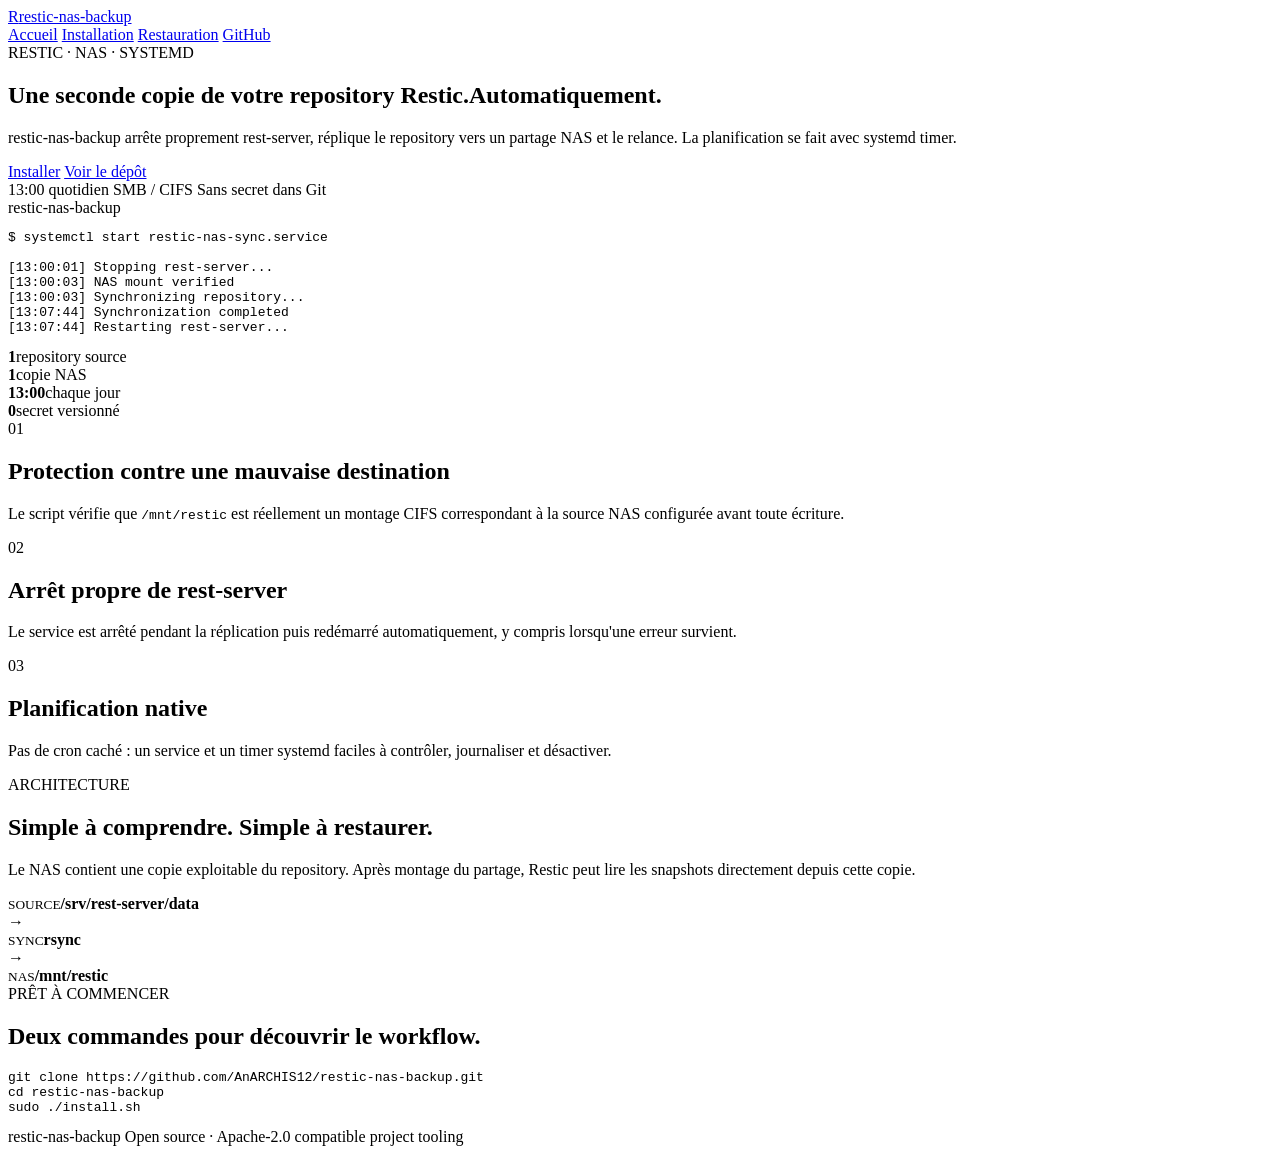
==== docs/index.html @ cbc40d12 "Add modern GitHub Pages homepage" ====
<!doctype html>
<html lang="fr">
<head>
  <meta charset="utf-8">
  <meta name="viewport" content="width=device-width,initial-scale=1">
  <meta name="description" content="restic-nas-backup — répliquer automatiquement un repository Restic vers un NAS avec systemd.">
  <title>restic-nas-backup — Documentation</title>
  <link rel="stylesheet" href="./style.css">
  <script defer src="./app.js"></script>
</head>
<body>
  <div class="noise"></div>
  <header class="topbar">
    <a class="brand" href="./index.html"><span class="brand-mark">R</span><span>restic-nas-backup</span></a>
    <nav>
      <a class="active" href="./index.html">Accueil</a>
      <a href="./installation.html">Installation</a>
      <a href="./restauration.html">Restauration</a>
      <a class="github-link" href="https://github.com/AnARCHIS12/restic-nas-backup">GitHub</a>
    </nav>
  </header>

  <main>
    <section class="hero">
      <div class="hero-copy">
        <div class="eyebrow">RESTIC · NAS · SYSTEMD</div>
        <h1>Une seconde copie de votre repository Restic.<span>Automatiquement.</span></h1>
        <p class="lead">restic-nas-backup arrête proprement rest-server, réplique le repository vers un partage NAS et le relance. La planification se fait avec systemd timer.</p>
        <div class="actions">
          <a class="button primary" href="./installation.html">Installer</a>
          <a class="button ghost" href="https://github.com/AnARCHIS12/restic-nas-backup">Voir le dépôt</a>
        </div>
        <div class="chips">
          <span>13:00 quotidien</span>
          <span>SMB / CIFS</span>
          <span>Sans secret dans Git</span>
        </div>
      </div>
      <div class="terminal">
        <div class="terminal-head"><i></i><i></i><i></i><span>restic-nas-backup</span></div>
        <pre><code><span class="muted">$</span> systemctl start restic-nas-sync.service

<span class="ok">[13:00:01]</span> Stopping rest-server...
<span class="ok">[13:00:03]</span> NAS mount verified
<span class="ok">[13:00:03]</span> Synchronizing repository...
<span class="ok">[13:07:44]</span> Synchronization completed
<span class="ok">[13:07:44]</span> Restarting rest-server...</code></pre>
      </div>
    </section>

    <section class="stats">
      <article><strong>1</strong><span>repository source</span></article>
      <article><strong>1</strong><span>copie NAS</span></article>
      <article><strong>13:00</strong><span>chaque jour</span></article>
      <article><strong>0</strong><span>secret versionné</span></article>
    </section>

    <section class="grid">
      <article class="card">
        <div class="icon">01</div>
        <h2>Protection contre une mauvaise destination</h2>
        <p>Le script vérifie que <code>/mnt/restic</code> est réellement un montage CIFS correspondant à la source NAS configurée avant toute écriture.</p>
      </article>
      <article class="card">
        <div class="icon">02</div>
        <h2>Arrêt propre de rest-server</h2>
        <p>Le service est arrêté pendant la réplication puis redémarré automatiquement, y compris lorsqu'une erreur survient.</p>
      </article>
      <article class="card">
        <div class="icon">03</div>
        <h2>Planification native</h2>
        <p>Pas de cron caché : un service et un timer systemd faciles à contrôler, journaliser et désactiver.</p>
      </article>
    </section>

    <section class="flow">
      <div>
        <div class="eyebrow">ARCHITECTURE</div>
        <h2>Simple à comprendre. Simple à restaurer.</h2>
        <p>Le NAS contient une copie exploitable du repository. Après montage du partage, Restic peut lire les snapshots directement depuis cette copie.</p>
      </div>
      <div class="diagram">
        <div class="node"><small>SOURCE</small><b>/srv/rest-server/data</b></div>
        <div class="arrow">→</div>
        <div class="node accent"><small>SYNC</small><b>rsync</b></div>
        <div class="arrow">→</div>
        <div class="node"><small>NAS</small><b>/mnt/restic</b></div>
      </div>
    </section>

    <section class="cta">
      <div>
        <div class="eyebrow">PRÊT À COMMENCER</div>
        <h2>Deux commandes pour découvrir le workflow.</h2>
      </div>
      <pre><code>git clone https://github.com/AnARCHIS12/restic-nas-backup.git
cd restic-nas-backup
sudo ./install.sh</code></pre>
    </section>
  </main>

  <footer>
    <span>restic-nas-backup</span>
    <span>Open source · Apache-2.0 compatible project tooling</span>
  </footer>
</body>
</html>
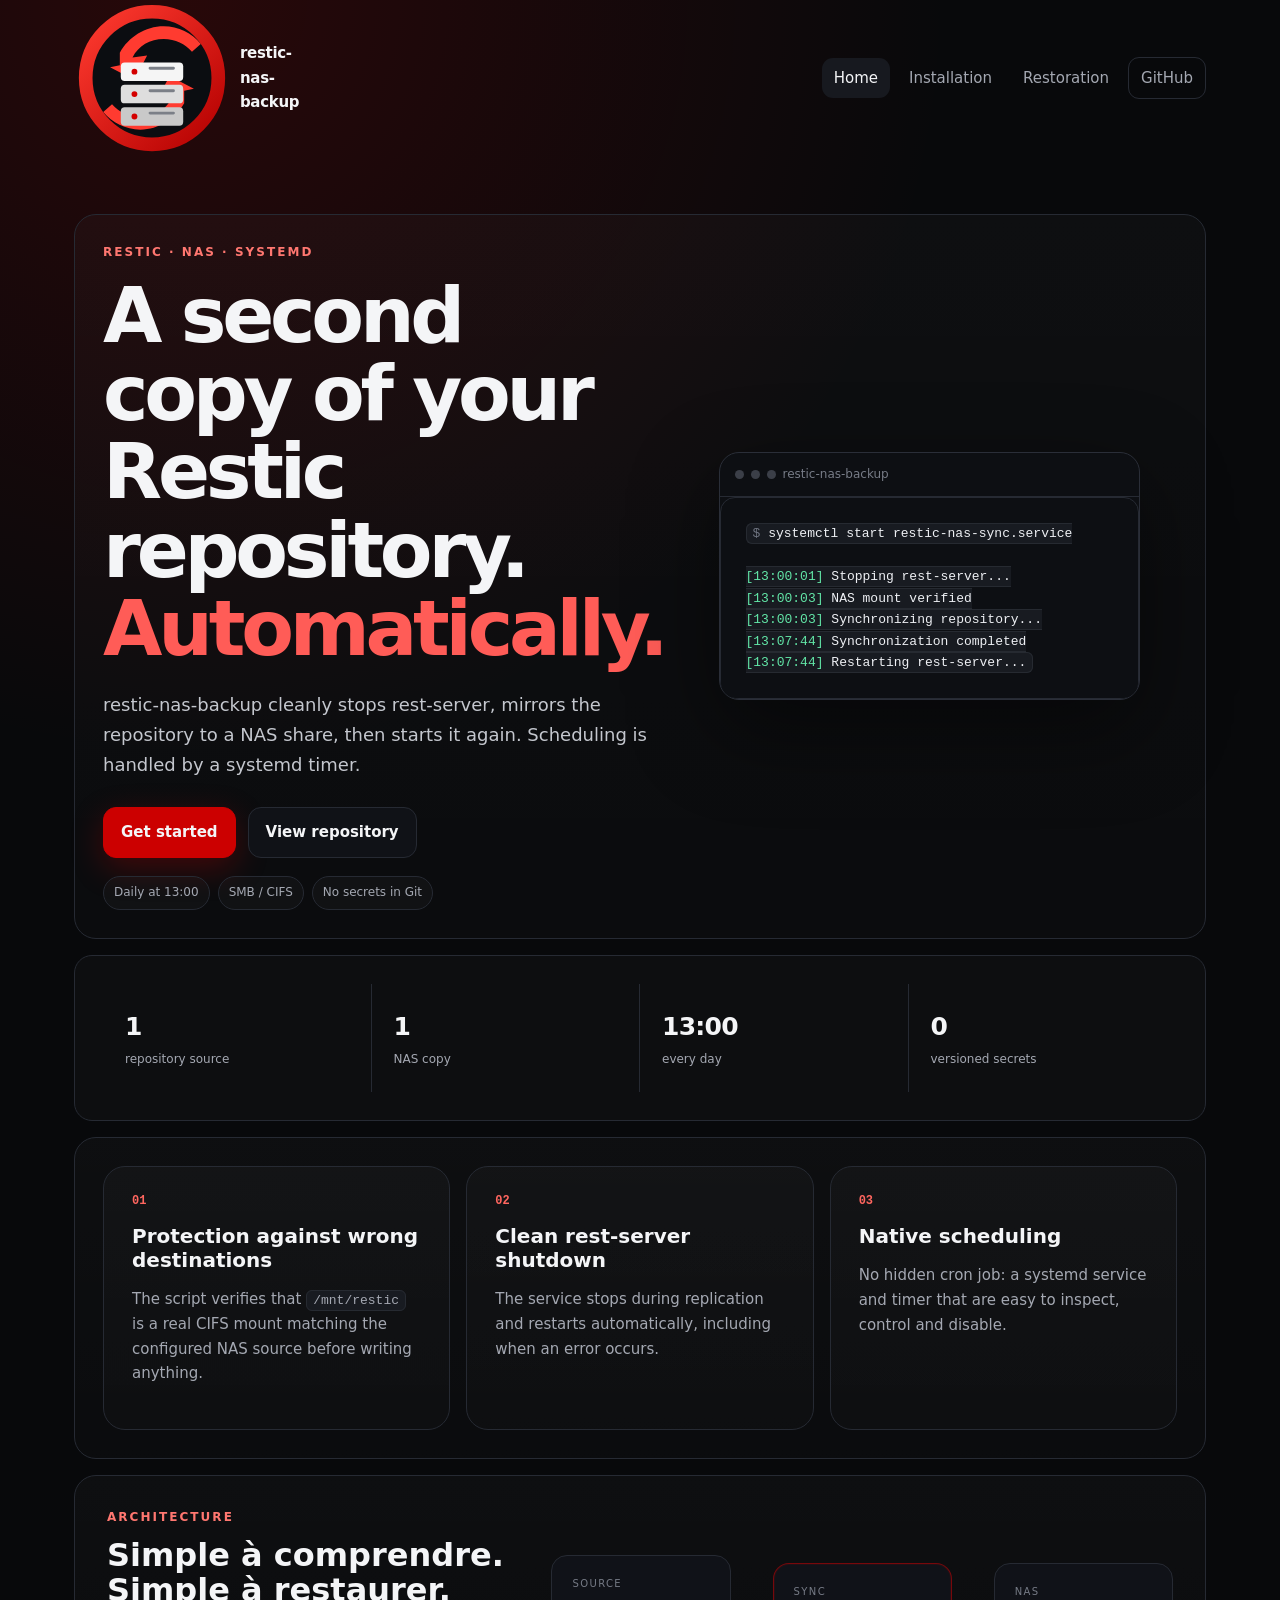
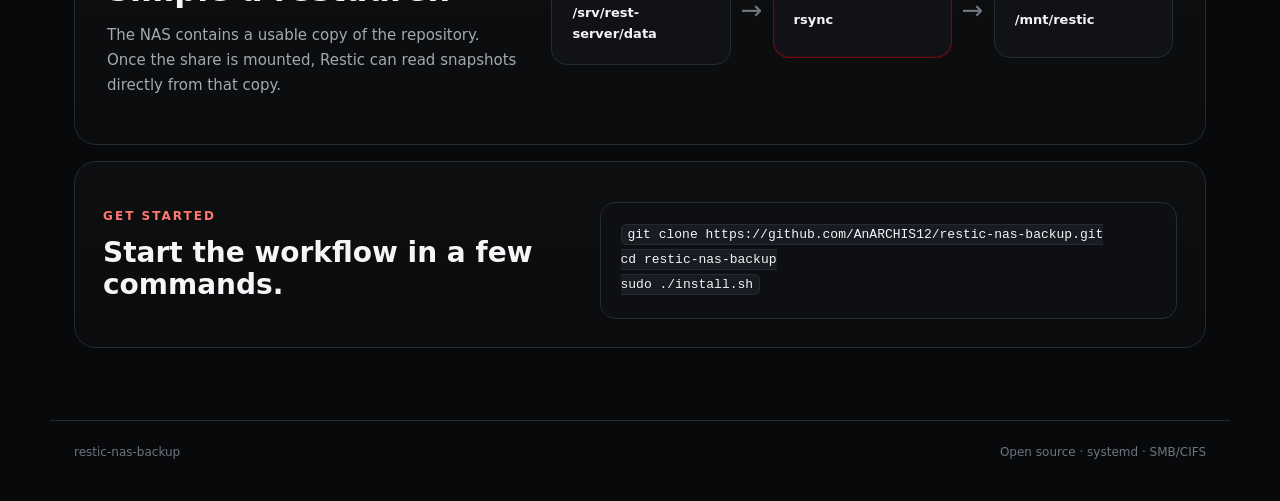
==== commit f0bdb78e: "Translate homepage to English and add logo" ====
--- a/docs/index.html
+++ b/docs/index.html
@@ -3,7 +3,7 @@
 <head>
   <meta charset="utf-8">
   <meta name="viewport" content="width=device-width,initial-scale=1">
-  <meta name="description" content="restic-nas-backup — répliquer automatiquement un repository Restic vers un NAS avec systemd.">
+  <meta name="description" content="restic-nas-backup — automatically mirror a Restic repository to a NAS with systemd.">
   <title>restic-nas-backup — Documentation</title>
   <link rel="stylesheet" href="./style.css">
   <script defer src="./app.js"></script>
@@ -11,11 +11,11 @@
 <body>
   <div class="noise"></div>
   <header class="topbar">
-    <a class="brand" href="./index.html"><span class="brand-mark">R</span><span>restic-nas-backup</span></a>
+    <a class="brand" href="./index.html"><img class="site-logo" src="./logo.svg" alt="restic-nas-backup logo"><span>restic-nas-backup</span></a>
     <nav>
-      <a class="active" href="./index.html">Accueil</a>
+      <a class="active" href="./index.html">Home</a>
       <a href="./installation.html">Installation</a>
-      <a href="./restauration.html">Restauration</a>
+      <a href="./restauration.html">Restoration</a>
       <a class="github-link" href="https://github.com/AnARCHIS12/restic-nas-backup">GitHub</a>
     </nav>
   </header>
@@ -24,16 +24,16 @@
     <section class="hero">
       <div class="hero-copy">
         <div class="eyebrow">RESTIC · NAS · SYSTEMD</div>
-        <h1>Une seconde copie de votre repository Restic.<span>Automatiquement.</span></h1>
-        <p class="lead">restic-nas-backup arrête proprement rest-server, réplique le repository vers un partage NAS et le relance. La planification se fait avec systemd timer.</p>
+        <h1>A second copy of your Restic repository.<span>Automatically.</span></h1>
+        <p class="lead">restic-nas-backup cleanly stops rest-server, mirrors the repository to a NAS share, then starts it again. Scheduling is handled by a systemd timer.</p>
         <div class="actions">
-          <a class="button primary" href="./installation.html">Installer</a>
-          <a class="button ghost" href="https://github.com/AnARCHIS12/restic-nas-backup">Voir le dépôt</a>
+          <a class="button primary" href="./installation.html">Get started</a>
+          <a class="button ghost" href="https://github.com/AnARCHIS12/restic-nas-backup">View repository</a>
         </div>
         <div class="chips">
-          <span>13:00 quotidien</span>
+          <span>Daily at 13:00</span>
           <span>SMB / CIFS</span>
-          <span>Sans secret dans Git</span>
+          <span>No secrets in Git</span>
         </div>
       </div>
       <div class="terminal">
@@ -50,26 +50,26 @@
 
     <section class="stats">
       <article><strong>1</strong><span>repository source</span></article>
-      <article><strong>1</strong><span>copie NAS</span></article>
-      <article><strong>13:00</strong><span>chaque jour</span></article>
-      <article><strong>0</strong><span>secret versionné</span></article>
+      <article><strong>1</strong><span>NAS copy</span></article>
+      <article><strong>13:00</strong><span>every day</span></article>
+      <article><strong>0</strong><span>versioned secrets</span></article>
     </section>
 
     <section class="grid">
       <article class="card">
         <div class="icon">01</div>
-        <h2>Protection contre une mauvaise destination</h2>
-        <p>Le script vérifie que <code>/mnt/restic</code> est réellement un montage CIFS correspondant à la source NAS configurée avant toute écriture.</p>
+        <h2>Protection against wrong destinations</h2>
+        <p>The script verifies that <code>/mnt/restic</code> is a real CIFS mount matching the configured NAS source before writing anything.</p>
       </article>
       <article class="card">
         <div class="icon">02</div>
-        <h2>Arrêt propre de rest-server</h2>
-        <p>Le service est arrêté pendant la réplication puis redémarré automatiquement, y compris lorsqu'une erreur survient.</p>
+        <h2>Clean rest-server shutdown</h2>
+        <p>The service stops during replication and restarts automatically, including when an error occurs.</p>
       </article>
       <article class="card">
         <div class="icon">03</div>
-        <h2>Planification native</h2>
-        <p>Pas de cron caché : un service et un timer systemd faciles à contrôler, journaliser et désactiver.</p>
+        <h2>Native scheduling</h2>
+        <p>No hidden cron job: a systemd service and timer that are easy to inspect, control and disable.</p>
       </article>
     </section>
 
@@ -77,7 +77,7 @@
       <div>
         <div class="eyebrow">ARCHITECTURE</div>
         <h2>Simple à comprendre. Simple à restaurer.</h2>
-        <p>Le NAS contient une copie exploitable du repository. Après montage du partage, Restic peut lire les snapshots directement depuis cette copie.</p>
+        <p>The NAS contains a usable copy of the repository. Once the share is mounted, Restic can read snapshots directly from that copy.</p>
       </div>
       <div class="diagram">
         <div class="node"><small>SOURCE</small><b>/srv/rest-server/data</b></div>
@@ -90,8 +90,8 @@
 
     <section class="cta">
       <div>
-        <div class="eyebrow">PRÊT À COMMENCER</div>
-        <h2>Deux commandes pour découvrir le workflow.</h2>
+        <div class="eyebrow">GET STARTED</div>
+        <h2>Start the workflow in a few commands.</h2>
       </div>
       <pre><code>git clone https://github.com/AnARCHIS12/restic-nas-backup.git
 cd restic-nas-backup
@@ -101,7 +101,7 @@
 
   <footer>
     <span>restic-nas-backup</span>
-    <span>Open source · Apache-2.0 compatible project tooling</span>
+    <span>Open source · systemd · SMB/CIFS</span>
   </footer>
 </body>
 </html>
--- a/docs/style.css
+++ b/docs/style.css
@@ -0,0 +1,65 @@
+:root{--bg:#08090b;--panel:#111318;--text:#f4f5f7;--muted:#a4a8b2;--line:#262a33;--accent:#cc0000;--good:#62e6a7;--radius:22px;--max:1180px}
+*{box-sizing:border-box}
+html{scroll-behavior:smooth}
+body{margin:0;background:radial-gradient(circle at 15% 0%,rgba(204,0,0,.16),transparent 32%),var(--bg);color:var(--text);font:15px/1.65 Inter,ui-sans-serif,system-ui,-apple-system,BlinkMacSystemFont,"Segoe UI",sans-serif}
+a{color:inherit;text-decoration:none}
+code,pre{font-family:"JetBrains Mono","SFMono-Regular",Consolas,monospace}
+.topbar{min-height:76px;max-width:var(--max);margin:auto;padding:0 24px;display:flex;align-items:center;justify-content:space-between;gap:24px}
+.brand{display:flex;align-items:center;gap:10px;font-weight:750;letter-spacing:-.02em}
+.brand-mark{width:32px;height:32px;border-radius:10px;display:grid;place-items:center;background:var(--accent);box-shadow:0 8px 30px rgba(204,0,0,.3)}
+nav{display:flex;align-items:center;gap:7px;flex-wrap:wrap}
+nav a{padding:8px 12px;border-radius:11px;color:var(--muted);transition:.18s ease}
+nav a:hover,nav a.active{color:var(--text);background:#17191f}
+nav .github-link{border:1px solid var(--line)}
+main{max-width:var(--max);margin:auto;padding:42px 24px 72px}
+.hero{display:grid;grid-template-columns:1.08fr .92fr;gap:54px;align-items:center;min-height:610px}
+.eyebrow{font-size:12px;letter-spacing:.17em;text-transform:uppercase;color:#ff7770;font-weight:750}
+h1{font-size:clamp(42px,6vw,78px);line-height:1.02;letter-spacing:-.055em;margin:14px 0 22px;max-width:760px}
+h1 span{display:block;color:#ff5c57}
+.lead{font-size:18px;color:#c4c7ce;max-width:700px}
+.actions{display:flex;gap:12px;margin:28px 0 18px}
+.button{display:inline-flex;align-items:center;justify-content:center;padding:12px 17px;border-radius:13px;font-weight:700;border:1px solid var(--line)}
+.button.primary{background:var(--accent);border-color:var(--accent);box-shadow:0 10px 32px rgba(204,0,0,.28)}
+.button.ghost{background:#101217}
+.chips{display:flex;gap:8px;flex-wrap:wrap}
+.chips span{border:1px solid var(--line);background:rgba(255,255,255,.025);border-radius:999px;padding:6px 10px;color:var(--muted);font-size:12px}
+.terminal{border:1px solid #2a2e38;background:#0d0f13;border-radius:20px;box-shadow:0 30px 90px rgba(0,0,0,.45);overflow:hidden}
+.terminal-head{height:44px;display:flex;align-items:center;gap:7px;padding:0 15px;border-bottom:1px solid var(--line);color:#777c87;font-size:12px}
+.terminal-head i{width:9px;height:9px;border-radius:50%;display:block;background:#3b3f48}
+.terminal pre{margin:0;padding:25px;overflow:auto;color:#eef0f4;font-size:13px}
+.muted{color:#6f7480}.ok{color:var(--good)}
+.stats{display:grid;grid-template-columns:repeat(4,1fr);border:1px solid var(--line);border-radius:18px;overflow:hidden;background:rgba(255,255,255,.02)}
+.stats article{padding:22px;border-right:1px solid var(--line)}
+.stats article:last-child{border:0}
+.stats strong{display:block;font-size:25px;letter-spacing:-.03em}
+.stats span{display:block;color:var(--muted);font-size:12px;margin-top:3px}
+.grid{display:grid;grid-template-columns:repeat(3,1fr);gap:16px;margin-top:16px}
+.card,.flow,.cta,section{border:1px solid var(--line);background:linear-gradient(180deg,rgba(255,255,255,.025),rgba(255,255,255,.012));border-radius:var(--radius)}
+.card{padding:28px}
+.card .icon{color:#ff665f;font:700 12px/1 "JetBrains Mono",monospace}
+.card h2{font-size:20px;line-height:1.2;margin:17px 0 11px}
+.card p,.flow p,section p{color:var(--muted)}
+.flow{margin-top:16px;padding:32px;display:grid;grid-template-columns:.8fr 1.2fr;gap:30px;align-items:center}
+.flow h2{font-size:32px;line-height:1.1;margin:10px 0}
+.diagram{display:grid;grid-template-columns:1fr auto 1fr auto 1fr;align-items:center;gap:10px}
+.node{padding:20px;border:1px solid var(--line);background:#101218;border-radius:16px;min-height:95px}
+.node small{display:block;color:#767b86;font-size:10px;letter-spacing:.14em}
+.node b{display:block;margin-top:9px;font-size:13px;word-break:break-word}
+.node.accent{border-color:rgba(204,0,0,.55);box-shadow:inset 0 0 0 1px rgba(204,0,0,.1)}
+.arrow{color:#717681;font-size:26px}
+.cta{margin-top:16px;padding:28px;display:grid;grid-template-columns:.9fr 1.1fr;gap:24px;align-items:center}
+.cta h2{font-size:28px;margin:10px 0 0;line-height:1.15}
+pre{margin:12px 0 0;padding:20px;background:#0d0f13;border:1px solid var(--line);border-radius:15px;overflow:auto}
+code{font-size:13px}
+.doc{max-width:880px}
+.doc-heading{padding:44px 0 24px}
+.doc-heading h1{font-size:clamp(42px,6vw,66px);max-width:900px;margin-bottom:12px}
+.notice{margin:18px 0;padding:16px 18px;border:1px solid rgba(98,230,167,.23);border-radius:16px;background:rgba(98,230,167,.06);color:#cbeee0}
+.notice.warning{border-color:rgba(255,166,77,.22);background:rgba(255,166,77,.06)}
+section{padding:28px;margin-top:16px}
+section h2{margin:0 0 9px;font-size:22px}
+section code{background:#181b21;border:1px solid #262a31;border-radius:6px;padding:2px 6px}
+footer{max-width:var(--max);margin:auto;padding:22px 24px 38px;display:flex;justify-content:space-between;gap:20px;color:#6f7480;font-size:12px;border-top:1px solid var(--line)}
+footer a{color:#b7bbc4}
+@media(max-width:900px){.hero,.flow,.cta{grid-template-columns:1fr}.hero{min-height:auto;padding-top:35px}.grid{grid-template-columns:1fr}.stats{grid-template-columns:1fr 1fr}.stats article:nth-child(2){border-right:0}.stats article:nth-child(-n+2){border-bottom:1px solid var(--line)}.diagram{grid-template-columns:1fr}.arrow{display:none}}
+@media(max-width:620px){.topbar{height:auto;padding-top:16px;align-items:flex-start;flex-direction:column}nav{width:100%}main{padding-top:15px}h1{font-size:44px}.actions{flex-wrap:wrap}.stats{grid-template-columns:1fr}.stats article{border-right:0;border-bottom:1px solid var(--line)}.stats article:last-child{border-bottom:0}footer{flex-direction:column}}
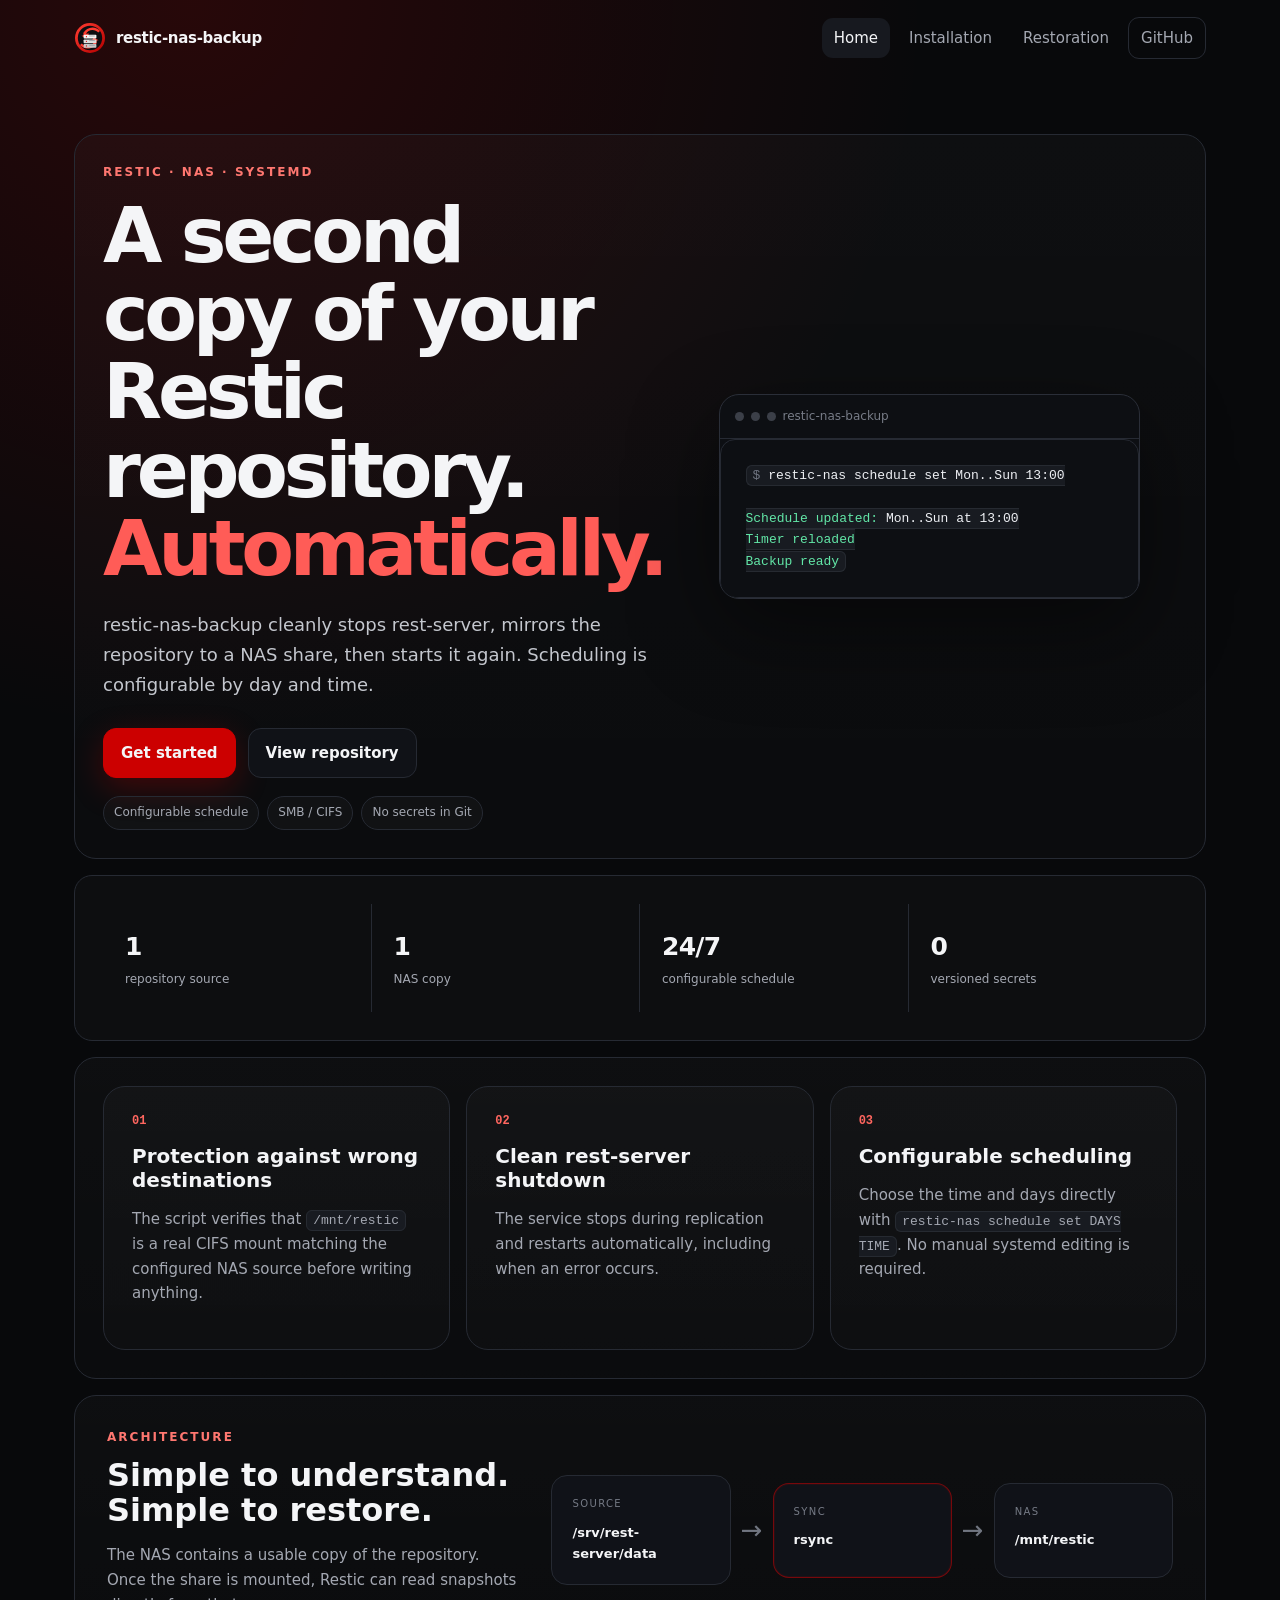
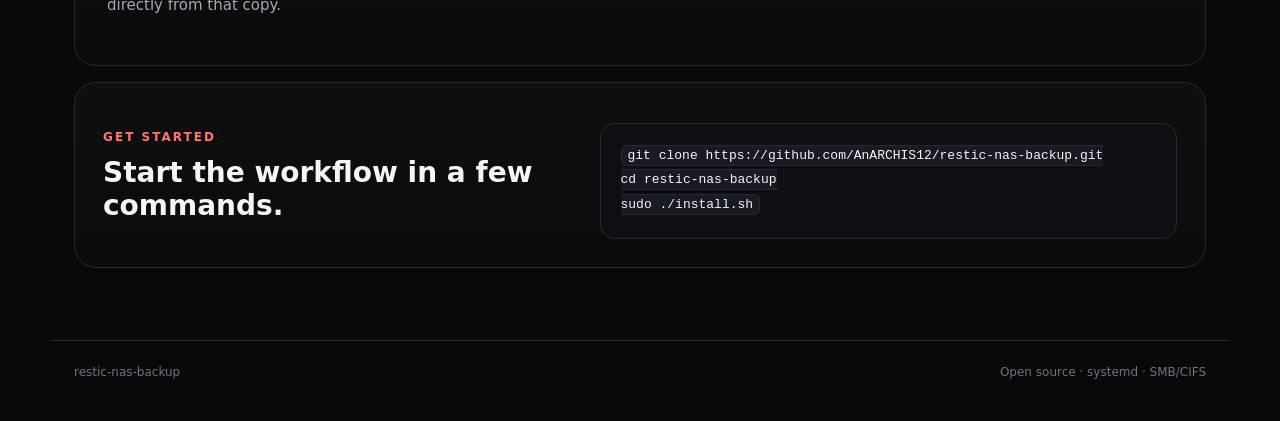
==== commit e2c7ed3f: "Update homepage for configurable scheduling" ====
--- a/docs/index.html
+++ b/docs/index.html
@@ -1,107 +1,7 @@
-<!doctype html>
-<html lang="fr">
-<head>
-  <meta charset="utf-8">
-  <meta name="viewport" content="width=device-width,initial-scale=1">
-  <meta name="description" content="restic-nas-backup — automatically mirror a Restic repository to a NAS with systemd.">
-  <title>restic-nas-backup — Documentation</title>
-  <link rel="stylesheet" href="./style.css">
-  <script defer src="./app.js"></script>
-</head>
-<body>
-  <div class="noise"></div>
-  <header class="topbar">
-    <a class="brand" href="./index.html"><img class="site-logo" src="./logo.svg" alt="restic-nas-backup logo"><span>restic-nas-backup</span></a>
-    <nav>
-      <a class="active" href="./index.html">Home</a>
-      <a href="./installation.html">Installation</a>
-      <a href="./restauration.html">Restoration</a>
-      <a class="github-link" href="https://github.com/AnARCHIS12/restic-nas-backup">GitHub</a>
-    </nav>
-  </header>
+<!doctype html><html lang="en"><head><meta charset="utf-8"><meta name="viewport" content="width=device-width,initial-scale=1"><meta name="description" content="restic-nas-backup — mirror a Restic repository to a NAS with configurable systemd scheduling."><title>restic-nas-backup — Documentation</title><link rel="stylesheet" href="./style.css"><script defer src="./app.js"></script></head><body><div class="noise"></div><header class="topbar"><a class="brand" href="./index.html"><img class="site-logo" src="./logo.svg" alt="restic-nas-backup logo"><span>restic-nas-backup</span></a><nav><a class="active" href="./index.html">Home</a><a href="./installation.html">Installation</a><a href="./restauration.html">Restoration</a><a class="github-link" href="https://github.com/AnARCHIS12/restic-nas-backup">GitHub</a></nav></header><main><section class="hero"><div class="hero-copy"><div class="eyebrow">RESTIC · NAS · SYSTEMD</div><h1>A second copy of your Restic repository.<span>Automatically.</span></h1><p class="lead">restic-nas-backup cleanly stops rest-server, mirrors the repository to a NAS share, then starts it again. Scheduling is configurable by day and time.</p><div class="actions"><a class="button primary" href="./installation.html">Get started</a><a class="button ghost" href="https://github.com/AnARCHIS12/restic-nas-backup">View repository</a></div><div class="chips"><span>Configurable schedule</span><span>SMB / CIFS</span><span>No secrets in Git</span></div></div><div class="terminal"><div class="terminal-head"><i></i><i></i><i></i><span>restic-nas-backup</span></div><pre><code><span class="muted">$</span> restic-nas schedule set Mon..Sun 13:00
 
-  <main>
-    <section class="hero">
-      <div class="hero-copy">
-        <div class="eyebrow">RESTIC · NAS · SYSTEMD</div>
-        <h1>A second copy of your Restic repository.<span>Automatically.</span></h1>
-        <p class="lead">restic-nas-backup cleanly stops rest-server, mirrors the repository to a NAS share, then starts it again. Scheduling is handled by a systemd timer.</p>
-        <div class="actions">
-          <a class="button primary" href="./installation.html">Get started</a>
-          <a class="button ghost" href="https://github.com/AnARCHIS12/restic-nas-backup">View repository</a>
-        </div>
-        <div class="chips">
-          <span>Daily at 13:00</span>
-          <span>SMB / CIFS</span>
-          <span>No secrets in Git</span>
-        </div>
-      </div>
-      <div class="terminal">
-        <div class="terminal-head"><i></i><i></i><i></i><span>restic-nas-backup</span></div>
-        <pre><code><span class="muted">$</span> systemctl start restic-nas-sync.service
-
-<span class="ok">[13:00:01]</span> Stopping rest-server...
-<span class="ok">[13:00:03]</span> NAS mount verified
-<span class="ok">[13:00:03]</span> Synchronizing repository...
-<span class="ok">[13:07:44]</span> Synchronization completed
-<span class="ok">[13:07:44]</span> Restarting rest-server...</code></pre>
-      </div>
-    </section>
-
-    <section class="stats">
-      <article><strong>1</strong><span>repository source</span></article>
-      <article><strong>1</strong><span>NAS copy</span></article>
-      <article><strong>13:00</strong><span>every day</span></article>
-      <article><strong>0</strong><span>versioned secrets</span></article>
-    </section>
-
-    <section class="grid">
-      <article class="card">
-        <div class="icon">01</div>
-        <h2>Protection against wrong destinations</h2>
-        <p>The script verifies that <code>/mnt/restic</code> is a real CIFS mount matching the configured NAS source before writing anything.</p>
-      </article>
-      <article class="card">
-        <div class="icon">02</div>
-        <h2>Clean rest-server shutdown</h2>
-        <p>The service stops during replication and restarts automatically, including when an error occurs.</p>
-      </article>
-      <article class="card">
-        <div class="icon">03</div>
-        <h2>Native scheduling</h2>
-        <p>No hidden cron job: a systemd service and timer that are easy to inspect, control and disable.</p>
-      </article>
-    </section>
-
-    <section class="flow">
-      <div>
-        <div class="eyebrow">ARCHITECTURE</div>
-        <h2>Simple à comprendre. Simple à restaurer.</h2>
-        <p>The NAS contains a usable copy of the repository. Once the share is mounted, Restic can read snapshots directly from that copy.</p>
-      </div>
-      <div class="diagram">
-        <div class="node"><small>SOURCE</small><b>/srv/rest-server/data</b></div>
-        <div class="arrow">→</div>
-        <div class="node accent"><small>SYNC</small><b>rsync</b></div>
-        <div class="arrow">→</div>
-        <div class="node"><small>NAS</small><b>/mnt/restic</b></div>
-      </div>
-    </section>
-
-    <section class="cta">
-      <div>
-        <div class="eyebrow">GET STARTED</div>
-        <h2>Start the workflow in a few commands.</h2>
-      </div>
-      <pre><code>git clone https://github.com/AnARCHIS12/restic-nas-backup.git
+<span class="ok">Schedule updated:</span> Mon..Sun at 13:00
+<span class="ok">Timer reloaded</span>
+<span class="ok">Backup ready</span></code></pre></div></section><section class="stats"><article><strong>1</strong><span>repository source</span></article><article><strong>1</strong><span>NAS copy</span></article><article><strong>24/7</strong><span>configurable schedule</span></article><article><strong>0</strong><span>versioned secrets</span></article></section><section class="grid"><article class="card"><div class="icon">01</div><h2>Protection against wrong destinations</h2><p>The script verifies that <code>/mnt/restic</code> is a real CIFS mount matching the configured NAS source before writing anything.</p></article><article class="card"><div class="icon">02</div><h2>Clean rest-server shutdown</h2><p>The service stops during replication and restarts automatically, including when an error occurs.</p></article><article class="card"><div class="icon">03</div><h2>Configurable scheduling</h2><p>Choose the time and days directly with <code>restic-nas schedule set DAYS TIME</code>. No manual systemd editing is required.</p></article></section><section class="flow"><div><div class="eyebrow">ARCHITECTURE</div><h2>Simple to understand. Simple to restore.</h2><p>The NAS contains a usable copy of the repository. Once the share is mounted, Restic can read snapshots directly from that copy.</p></div><div class="diagram"><div class="node"><small>SOURCE</small><b>/srv/rest-server/data</b></div><div class="arrow">→</div><div class="node accent"><small>SYNC</small><b>rsync</b></div><div class="arrow">→</div><div class="node"><small>NAS</small><b>/mnt/restic</b></div></div></section><section class="cta"><div><div class="eyebrow">GET STARTED</div><h2>Start the workflow in a few commands.</h2></div><pre><code>git clone https://github.com/AnARCHIS12/restic-nas-backup.git
 cd restic-nas-backup
-sudo ./install.sh</code></pre>
-    </section>
-  </main>
-
-  <footer>
-    <span>restic-nas-backup</span>
-    <span>Open source · systemd · SMB/CIFS</span>
-  </footer>
-</body>
-</html>
+sudo ./install.sh</code></pre></section></main><footer><span>restic-nas-backup</span><span>Open source · systemd · SMB/CIFS</span></footer></body></html>
--- a/docs/style.css
+++ b/docs/style.css
@@ -5,7 +5,7 @@
 a{color:inherit;text-decoration:none}
 code,pre{font-family:"JetBrains Mono","SFMono-Regular",Consolas,monospace}
 .topbar{min-height:76px;max-width:var(--max);margin:auto;padding:0 24px;display:flex;align-items:center;justify-content:space-between;gap:24px}
-.brand{display:flex;align-items:center;gap:10px;font-weight:750;letter-spacing:-.02em}
+ .brand{display:flex;align-items:center;gap:10px;font-weight:750;letter-spacing:-.02em}.site-logo{width:32px;height:32px;display:block;flex:none}
 .brand-mark{width:32px;height:32px;border-radius:10px;display:grid;place-items:center;background:var(--accent);box-shadow:0 8px 30px rgba(204,0,0,.3)}
 nav{display:flex;align-items:center;gap:7px;flex-wrap:wrap}
 nav a{padding:8px 12px;border-radius:11px;color:var(--muted);transition:.18s ease}
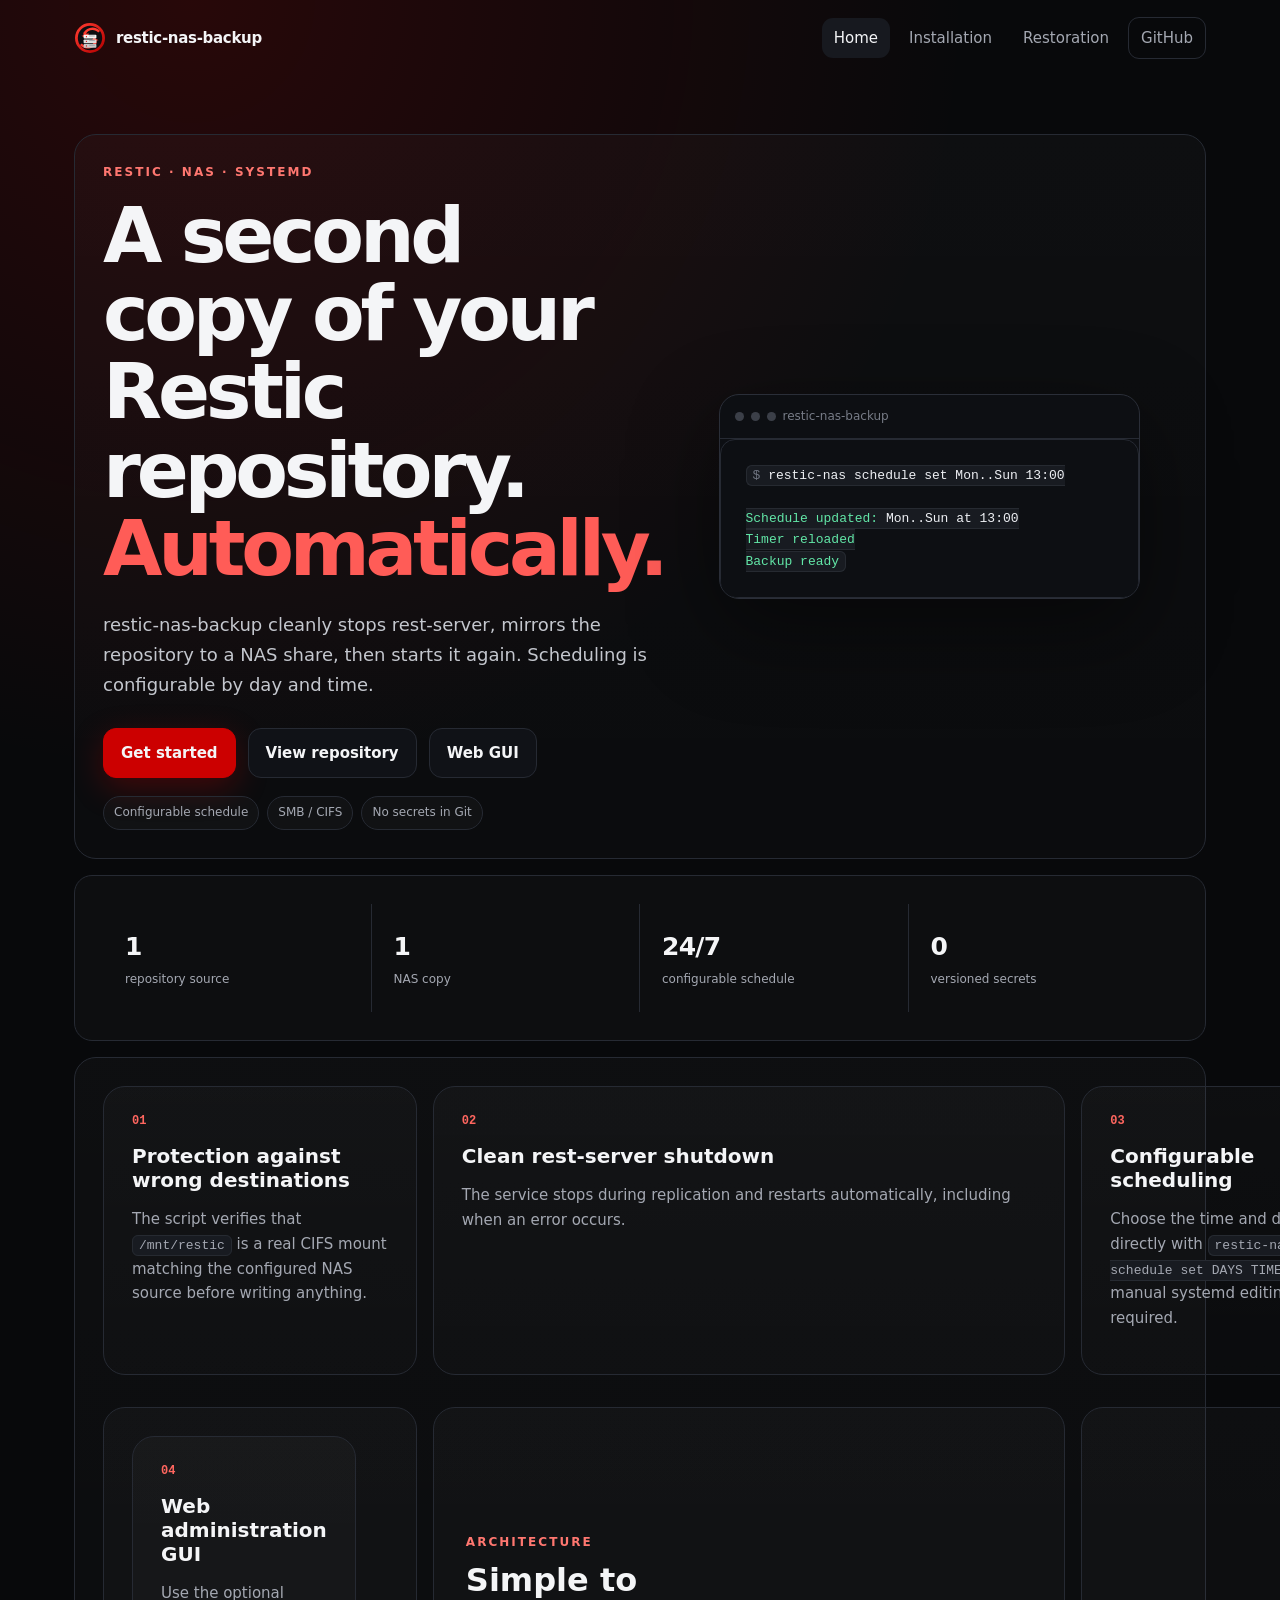
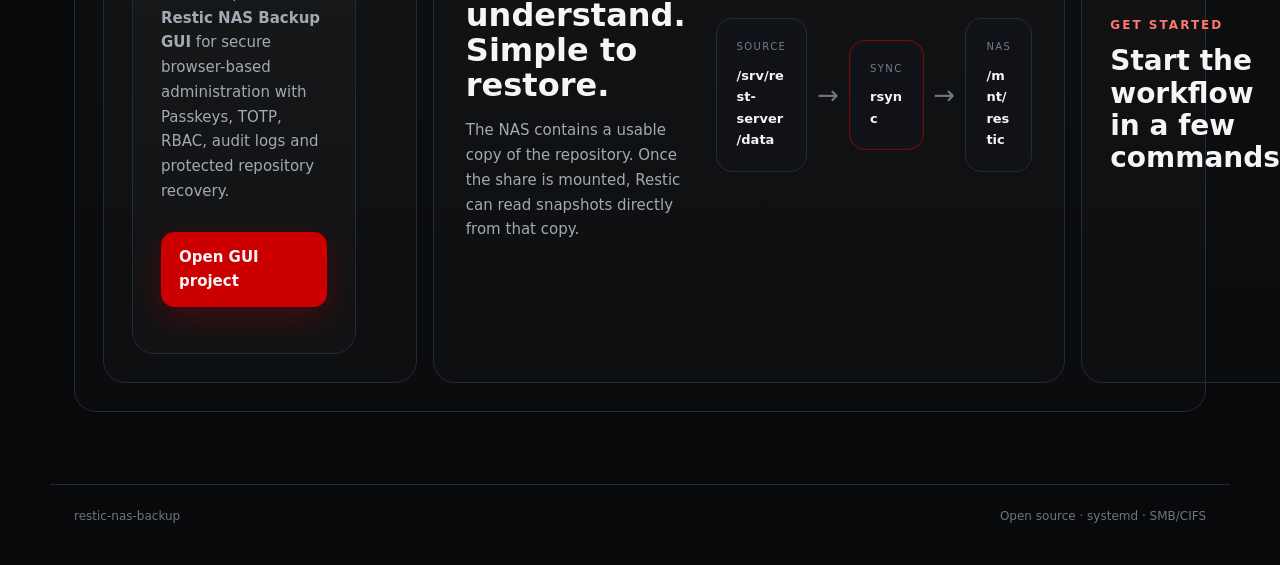
==== commit cfe2832a: "Add web GUI to documentation site" ====
--- a/docs/index.html
+++ b/docs/index.html
@@ -1,7 +1,7 @@
-<!doctype html><html lang="en"><head><meta charset="utf-8"><meta name="viewport" content="width=device-width,initial-scale=1"><meta name="description" content="restic-nas-backup — mirror a Restic repository to a NAS with configurable systemd scheduling."><title>restic-nas-backup — Documentation</title><link rel="stylesheet" href="./style.css"><script defer src="./app.js"></script></head><body><div class="noise"></div><header class="topbar"><a class="brand" href="./index.html"><img class="site-logo" src="./logo.svg" alt="restic-nas-backup logo"><span>restic-nas-backup</span></a><nav><a class="active" href="./index.html">Home</a><a href="./installation.html">Installation</a><a href="./restauration.html">Restoration</a><a class="github-link" href="https://github.com/AnARCHIS12/restic-nas-backup">GitHub</a></nav></header><main><section class="hero"><div class="hero-copy"><div class="eyebrow">RESTIC · NAS · SYSTEMD</div><h1>A second copy of your Restic repository.<span>Automatically.</span></h1><p class="lead">restic-nas-backup cleanly stops rest-server, mirrors the repository to a NAS share, then starts it again. Scheduling is configurable by day and time.</p><div class="actions"><a class="button primary" href="./installation.html">Get started</a><a class="button ghost" href="https://github.com/AnARCHIS12/restic-nas-backup">View repository</a></div><div class="chips"><span>Configurable schedule</span><span>SMB / CIFS</span><span>No secrets in Git</span></div></div><div class="terminal"><div class="terminal-head"><i></i><i></i><i></i><span>restic-nas-backup</span></div><pre><code><span class="muted">$</span> restic-nas schedule set Mon..Sun 13:00
+<!doctype html><html lang="en"><head><meta charset="utf-8"><meta name="viewport" content="width=device-width,initial-scale=1"><meta name="description" content="restic-nas-backup — mirror a Restic repository to a NAS with configurable systemd scheduling."><title>restic-nas-backup — Documentation</title><link rel="stylesheet" href="./style.css"><script defer src="./app.js"></script></head><body><div class="noise"></div><header class="topbar"><a class="brand" href="./index.html"><img class="site-logo" src="./logo.svg" alt="restic-nas-backup logo"><span>restic-nas-backup</span></a><nav><a class="active" href="./index.html">Home</a><a href="./installation.html">Installation</a><a href="./restauration.html">Restoration</a><a class="github-link" href="https://github.com/AnARCHIS12/restic-nas-backup">GitHub</a></nav></header><main><section class="hero"><div class="hero-copy"><div class="eyebrow">RESTIC · NAS · SYSTEMD</div><h1>A second copy of your Restic repository.<span>Automatically.</span></h1><p class="lead">restic-nas-backup cleanly stops rest-server, mirrors the repository to a NAS share, then starts it again. Scheduling is configurable by day and time.</p><div class="actions"><a class="button primary" href="./installation.html">Get started</a><a class="button ghost" href="https://github.com/AnARCHIS12/restic-nas-backup">View repository</a><a class="button ghost" href="https://github.com/AnARCHIS12/restic-nas-backup-gui">Web GUI</a></div><div class="chips"><span>Configurable schedule</span><span>SMB / CIFS</span><span>No secrets in Git</span></div></div><div class="terminal"><div class="terminal-head"><i></i><i></i><i></i><span>restic-nas-backup</span></div><pre><code><span class="muted">$</span> restic-nas schedule set Mon..Sun 13:00
 
 <span class="ok">Schedule updated:</span> Mon..Sun at 13:00
 <span class="ok">Timer reloaded</span>
-<span class="ok">Backup ready</span></code></pre></div></section><section class="stats"><article><strong>1</strong><span>repository source</span></article><article><strong>1</strong><span>NAS copy</span></article><article><strong>24/7</strong><span>configurable schedule</span></article><article><strong>0</strong><span>versioned secrets</span></article></section><section class="grid"><article class="card"><div class="icon">01</div><h2>Protection against wrong destinations</h2><p>The script verifies that <code>/mnt/restic</code> is a real CIFS mount matching the configured NAS source before writing anything.</p></article><article class="card"><div class="icon">02</div><h2>Clean rest-server shutdown</h2><p>The service stops during replication and restarts automatically, including when an error occurs.</p></article><article class="card"><div class="icon">03</div><h2>Configurable scheduling</h2><p>Choose the time and days directly with <code>restic-nas schedule set DAYS TIME</code>. No manual systemd editing is required.</p></article></section><section class="flow"><div><div class="eyebrow">ARCHITECTURE</div><h2>Simple to understand. Simple to restore.</h2><p>The NAS contains a usable copy of the repository. Once the share is mounted, Restic can read snapshots directly from that copy.</p></div><div class="diagram"><div class="node"><small>SOURCE</small><b>/srv/rest-server/data</b></div><div class="arrow">→</div><div class="node accent"><small>SYNC</small><b>rsync</b></div><div class="arrow">→</div><div class="node"><small>NAS</small><b>/mnt/restic</b></div></div></section><section class="cta"><div><div class="eyebrow">GET STARTED</div><h2>Start the workflow in a few commands.</h2></div><pre><code>git clone https://github.com/AnARCHIS12/restic-nas-backup.git
+<span class="ok">Backup ready</span></code></pre></div></section><section class="stats"><article><strong>1</strong><span>repository source</span></article><article><strong>1</strong><span>NAS copy</span></article><article><strong>24/7</strong><span>configurable schedule</span></article><article><strong>0</strong><span>versioned secrets</span></article></section><section class="grid"><article class="card"><div class="icon">01</div><h2>Protection against wrong destinations</h2><p>The script verifies that <code>/mnt/restic</code> is a real CIFS mount matching the configured NAS source before writing anything.</p></article><article class="card"><div class="icon">02</div><h2>Clean rest-server shutdown</h2><p>The service stops during replication and restarts automatically, including when an error occurs.</p></article><article class="card"><div class="icon">03</div><h2>Configurable scheduling</h2><p>Choose the time and days directly with <code>restic-nas schedule set DAYS TIME</code>. No manual systemd editing is required.</p></article><section class="grid"><article class="card"><div class="icon">04</div><h2>Web administration GUI</h2><p>Use the optional <strong>Restic NAS Backup GUI</strong> for secure browser-based administration with Passkeys, TOTP, RBAC, audit logs and protected repository recovery.</p><div class="actions"><a class="button primary" href="https://github.com/AnARCHIS12/restic-nas-backup-gui">Open GUI project</a></div></article></section><section class="flow"><div><div class="eyebrow">ARCHITECTURE</div><h2>Simple to understand. Simple to restore.</h2><p>The NAS contains a usable copy of the repository. Once the share is mounted, Restic can read snapshots directly from that copy.</p></div><div class="diagram"><div class="node"><small>SOURCE</small><b>/srv/rest-server/data</b></div><div class="arrow">→</div><div class="node accent"><small>SYNC</small><b>rsync</b></div><div class="arrow">→</div><div class="node"><small>NAS</small><b>/mnt/restic</b></div></div></section><section class="cta"><div><div class="eyebrow">GET STARTED</div><h2>Start the workflow in a few commands.</h2></div><pre><code>git clone https://github.com/AnARCHIS12/restic-nas-backup.git
 cd restic-nas-backup
 sudo ./install.sh</code></pre></section></main><footer><span>restic-nas-backup</span><span>Open source · systemd · SMB/CIFS</span></footer></body></html>
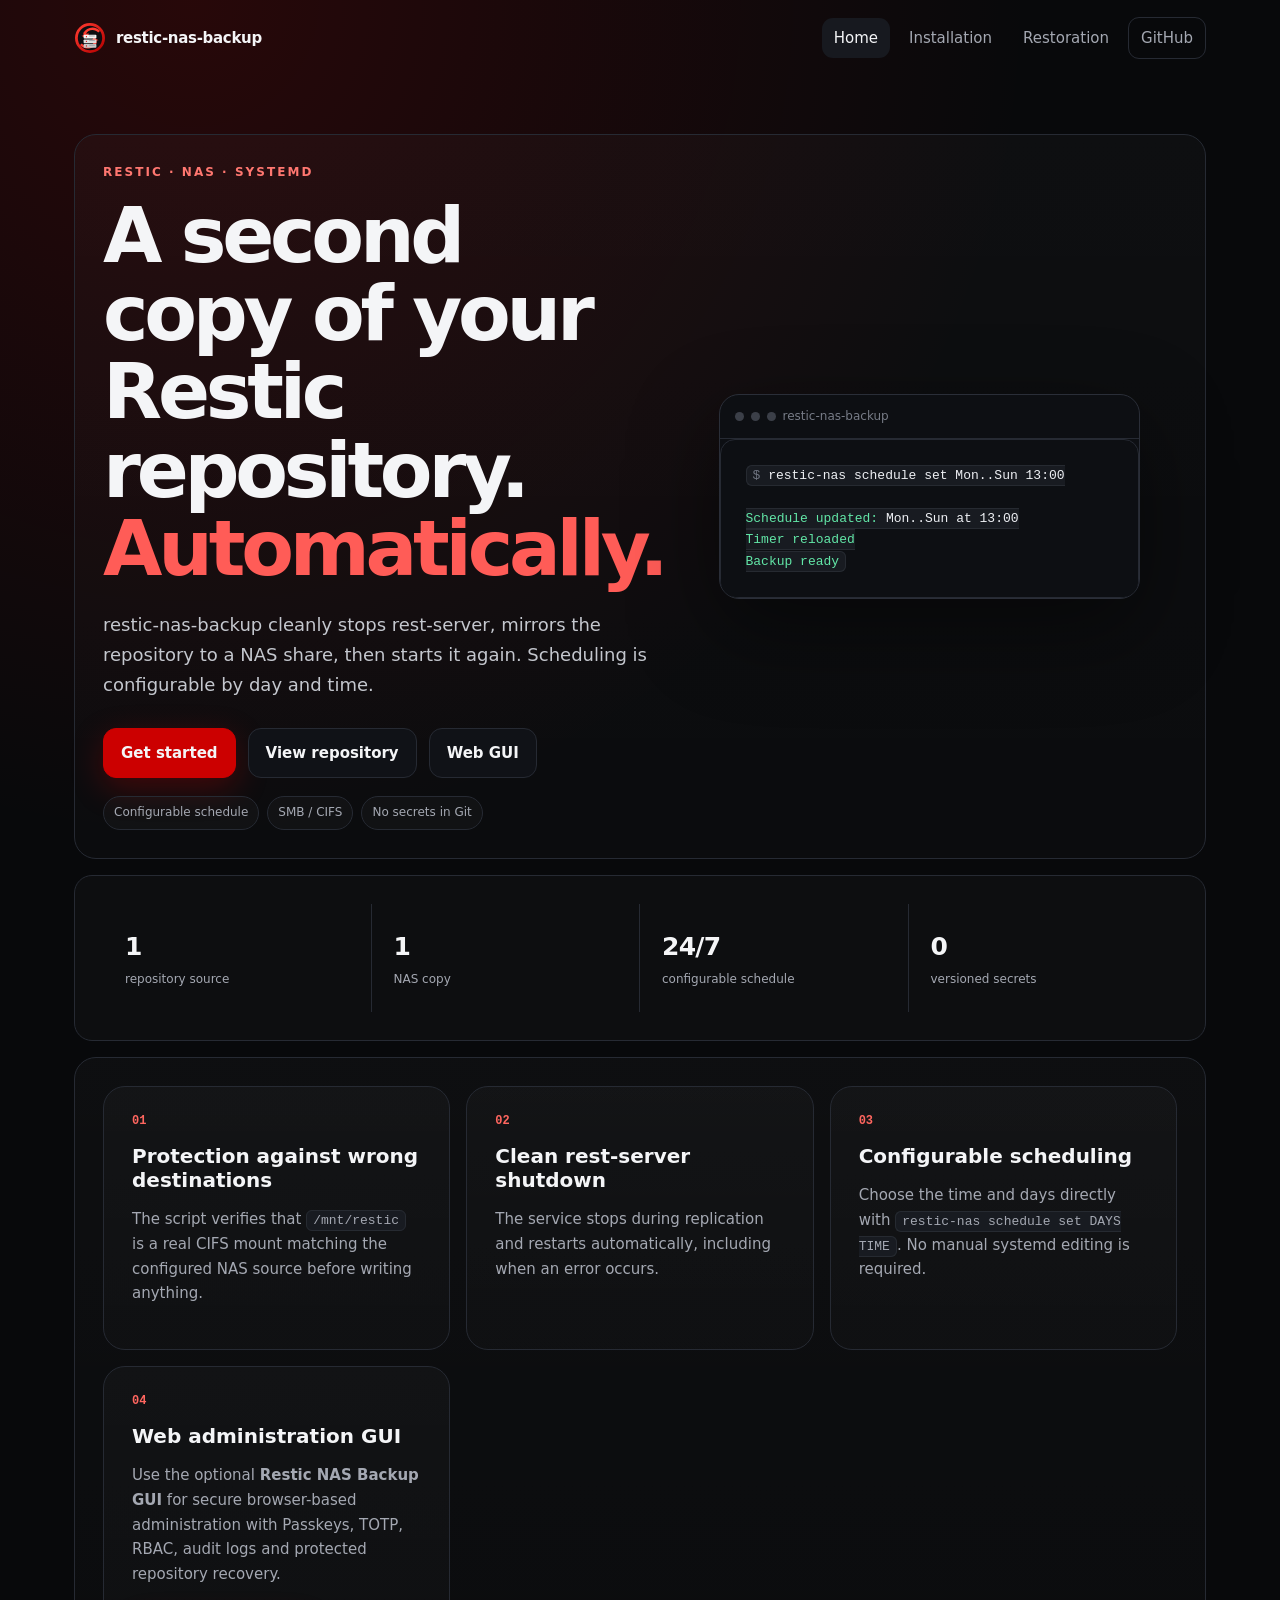
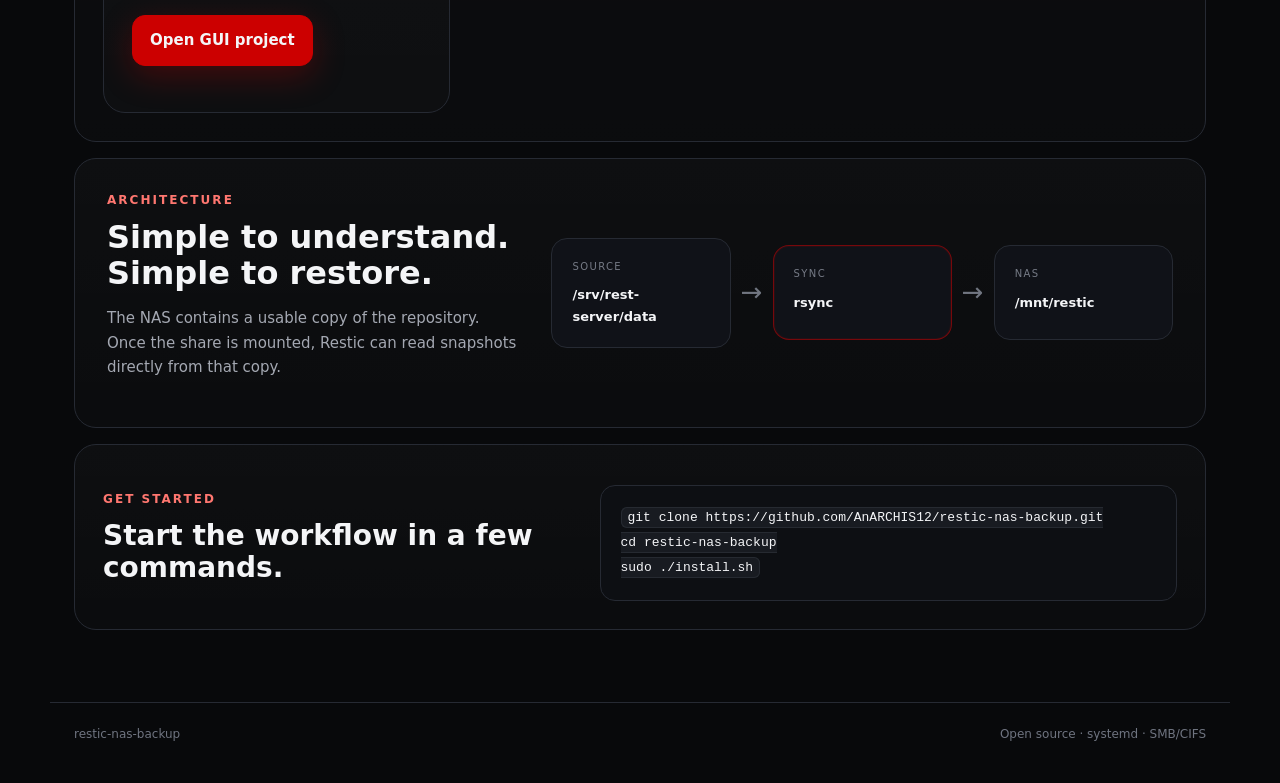
==== commit d4be1d28: "Fix documentation homepage grid layout" ====
--- a/docs/index.html
+++ b/docs/index.html
@@ -2,6 +2,6 @@
 
 <span class="ok">Schedule updated:</span> Mon..Sun at 13:00
 <span class="ok">Timer reloaded</span>
-<span class="ok">Backup ready</span></code></pre></div></section><section class="stats"><article><strong>1</strong><span>repository source</span></article><article><strong>1</strong><span>NAS copy</span></article><article><strong>24/7</strong><span>configurable schedule</span></article><article><strong>0</strong><span>versioned secrets</span></article></section><section class="grid"><article class="card"><div class="icon">01</div><h2>Protection against wrong destinations</h2><p>The script verifies that <code>/mnt/restic</code> is a real CIFS mount matching the configured NAS source before writing anything.</p></article><article class="card"><div class="icon">02</div><h2>Clean rest-server shutdown</h2><p>The service stops during replication and restarts automatically, including when an error occurs.</p></article><article class="card"><div class="icon">03</div><h2>Configurable scheduling</h2><p>Choose the time and days directly with <code>restic-nas schedule set DAYS TIME</code>. No manual systemd editing is required.</p></article><section class="grid"><article class="card"><div class="icon">04</div><h2>Web administration GUI</h2><p>Use the optional <strong>Restic NAS Backup GUI</strong> for secure browser-based administration with Passkeys, TOTP, RBAC, audit logs and protected repository recovery.</p><div class="actions"><a class="button primary" href="https://github.com/AnARCHIS12/restic-nas-backup-gui">Open GUI project</a></div></article></section><section class="flow"><div><div class="eyebrow">ARCHITECTURE</div><h2>Simple to understand. Simple to restore.</h2><p>The NAS contains a usable copy of the repository. Once the share is mounted, Restic can read snapshots directly from that copy.</p></div><div class="diagram"><div class="node"><small>SOURCE</small><b>/srv/rest-server/data</b></div><div class="arrow">→</div><div class="node accent"><small>SYNC</small><b>rsync</b></div><div class="arrow">→</div><div class="node"><small>NAS</small><b>/mnt/restic</b></div></div></section><section class="cta"><div><div class="eyebrow">GET STARTED</div><h2>Start the workflow in a few commands.</h2></div><pre><code>git clone https://github.com/AnARCHIS12/restic-nas-backup.git
+<span class="ok">Backup ready</span></code></pre></div></section><section class="stats"><article><strong>1</strong><span>repository source</span></article><article><strong>1</strong><span>NAS copy</span></article><article><strong>24/7</strong><span>configurable schedule</span></article><article><strong>0</strong><span>versioned secrets</span></article></section><section class="grid"><article class="card"><div class="icon">01</div><h2>Protection against wrong destinations</h2><p>The script verifies that <code>/mnt/restic</code> is a real CIFS mount matching the configured NAS source before writing anything.</p></article><article class="card"><div class="icon">02</div><h2>Clean rest-server shutdown</h2><p>The service stops during replication and restarts automatically, including when an error occurs.</p></article><article class="card"><div class="icon">03</div><h2>Configurable scheduling</h2><p>Choose the time and days directly with <code>restic-nas schedule set DAYS TIME</code>. No manual systemd editing is required.</p></article><article class="card"><div class="icon">04</div><h2>Web administration GUI</h2><p>Use the optional <strong>Restic NAS Backup GUI</strong> for secure browser-based administration with Passkeys, TOTP, RBAC, audit logs and protected repository recovery.</p><div class="actions"><a class="button primary" href="https://github.com/AnARCHIS12/restic-nas-backup-gui">Open GUI project</a></div></article></section><section class="flow"><div><div class="eyebrow">ARCHITECTURE</div><h2>Simple to understand. Simple to restore.</h2><p>The NAS contains a usable copy of the repository. Once the share is mounted, Restic can read snapshots directly from that copy.</p></div><div class="diagram"><div class="node"><small>SOURCE</small><b>/srv/rest-server/data</b></div><div class="arrow">→</div><div class="node accent"><small>SYNC</small><b>rsync</b></div><div class="arrow">→</div><div class="node"><small>NAS</small><b>/mnt/restic</b></div></div></section><section class="cta"><div><div class="eyebrow">GET STARTED</div><h2>Start the workflow in a few commands.</h2></div><pre><code>git clone https://github.com/AnARCHIS12/restic-nas-backup.git
 cd restic-nas-backup
 sudo ./install.sh</code></pre></section></main><footer><span>restic-nas-backup</span><span>Open source · systemd · SMB/CIFS</span></footer></body></html>
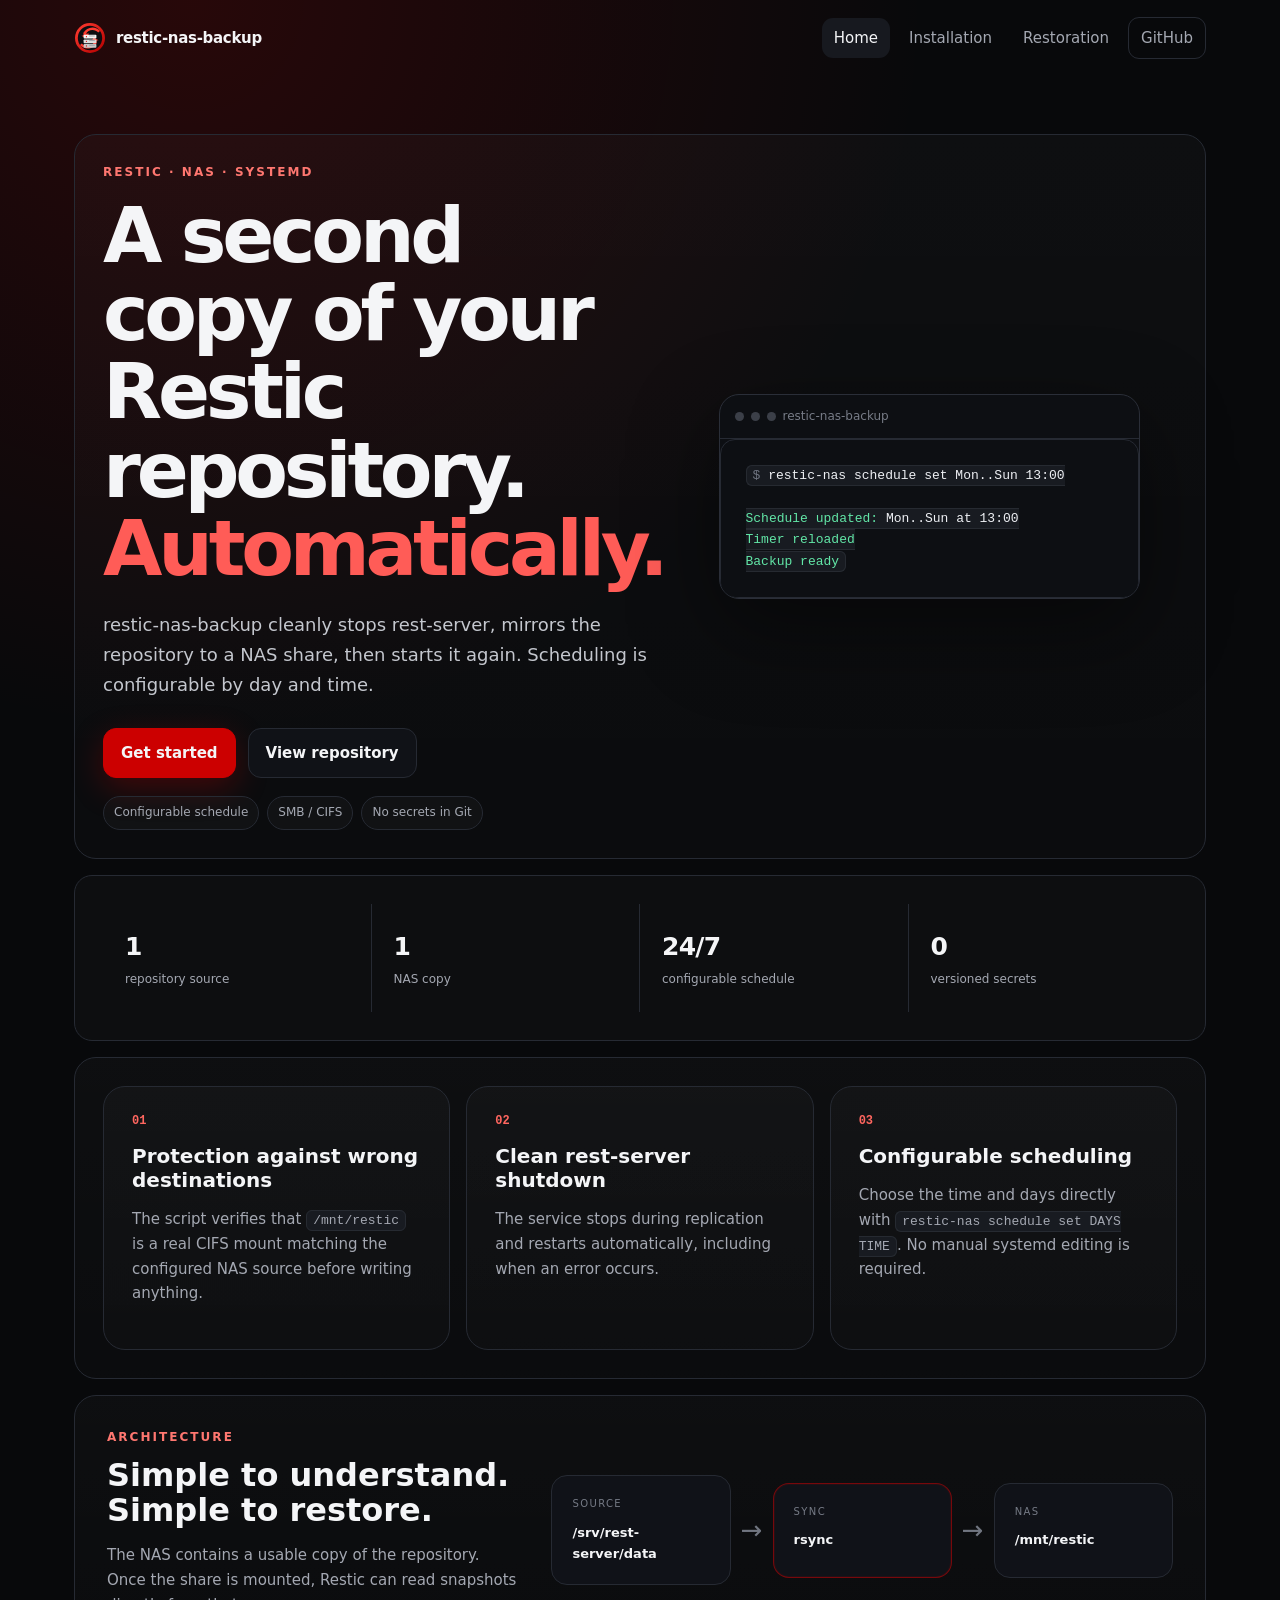
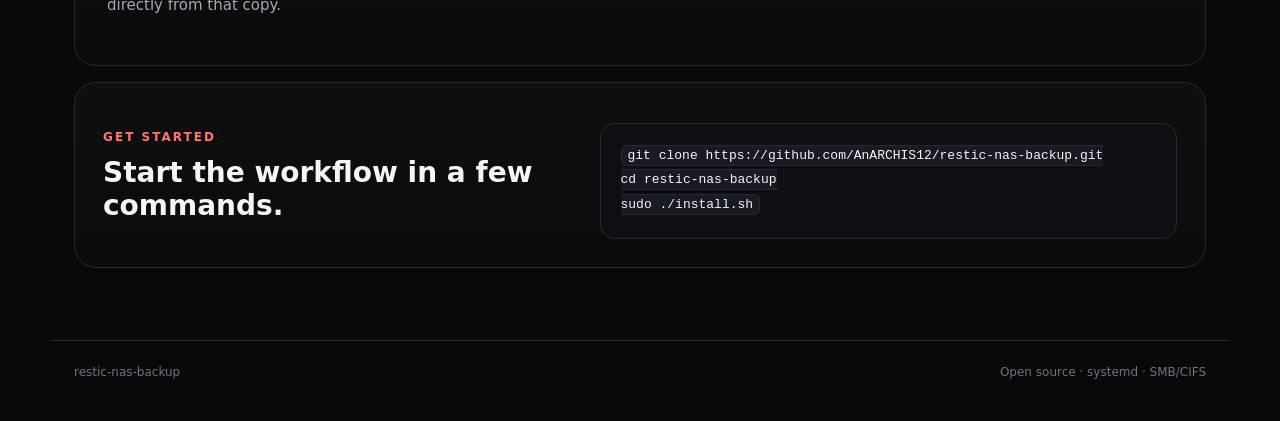
==== commit 7543a769: "Update docs: remove GUI links from site and mark GUI as in development" ====
--- a/docs/index.html
+++ b/docs/index.html
@@ -1,7 +1,7 @@
-<!doctype html><html lang="en"><head><meta charset="utf-8"><meta name="viewport" content="width=device-width,initial-scale=1"><meta name="description" content="restic-nas-backup — mirror a Restic repository to a NAS with configurable systemd scheduling."><title>restic-nas-backup — Documentation</title><link rel="stylesheet" href="./style.css"><script defer src="./app.js"></script></head><body><div class="noise"></div><header class="topbar"><a class="brand" href="./index.html"><img class="site-logo" src="./logo.svg" alt="restic-nas-backup logo"><span>restic-nas-backup</span></a><nav><a class="active" href="./index.html">Home</a><a href="./installation.html">Installation</a><a href="./restauration.html">Restoration</a><a class="github-link" href="https://github.com/AnARCHIS12/restic-nas-backup">GitHub</a></nav></header><main><section class="hero"><div class="hero-copy"><div class="eyebrow">RESTIC · NAS · SYSTEMD</div><h1>A second copy of your Restic repository.<span>Automatically.</span></h1><p class="lead">restic-nas-backup cleanly stops rest-server, mirrors the repository to a NAS share, then starts it again. Scheduling is configurable by day and time.</p><div class="actions"><a class="button primary" href="./installation.html">Get started</a><a class="button ghost" href="https://github.com/AnARCHIS12/restic-nas-backup">View repository</a><a class="button ghost" href="https://github.com/AnARCHIS12/restic-nas-backup-gui">Web GUI</a></div><div class="chips"><span>Configurable schedule</span><span>SMB / CIFS</span><span>No secrets in Git</span></div></div><div class="terminal"><div class="terminal-head"><i></i><i></i><i></i><span>restic-nas-backup</span></div><pre><code><span class="muted">$</span> restic-nas schedule set Mon..Sun 13:00
+<!doctype html><html lang="en"><head><meta charset="utf-8"><meta name="viewport" content="width=device-width,initial-scale=1"><meta name="description" content="restic-nas-backup — mirror a Restic repository to a NAS with configurable systemd scheduling."><title>restic-nas-backup — Documentation</title><link rel="stylesheet" href="./style.css"><script defer src="./app.js"></script></head><body><div class="noise"></div><header class="topbar"><a class="brand" href="./index.html"><img class="site-logo" src="./logo.svg" alt="restic-nas-backup logo"><span>restic-nas-backup</span></a><nav><a class="active" href="./index.html">Home</a><a href="./installation.html">Installation</a><a href="./restauration.html">Restoration</a><a class="github-link" href="https://github.com/AnARCHIS12/restic-nas-backup">GitHub</a></nav></header><main><section class="hero"><div class="hero-copy"><div class="eyebrow">RESTIC · NAS · SYSTEMD</div><h1>A second copy of your Restic repository.<span>Automatically.</span></h1><p class="lead">restic-nas-backup cleanly stops rest-server, mirrors the repository to a NAS share, then starts it again. Scheduling is configurable by day and time.</p><div class="actions"><a class="button primary" href="./installation.html">Get started</a><a class="button ghost" href="https://github.com/AnARCHIS12/restic-nas-backup">View repository</a></div><div class="chips"><span>Configurable schedule</span><span>SMB / CIFS</span><span>No secrets in Git</span></div></div><div class="terminal"><div class="terminal-head"><i></i><i></i><i></i><span>restic-nas-backup</span></div><pre><code><span class="muted">$</span> restic-nas schedule set Mon..Sun 13:00
 
 <span class="ok">Schedule updated:</span> Mon..Sun at 13:00
 <span class="ok">Timer reloaded</span>
-<span class="ok">Backup ready</span></code></pre></div></section><section class="stats"><article><strong>1</strong><span>repository source</span></article><article><strong>1</strong><span>NAS copy</span></article><article><strong>24/7</strong><span>configurable schedule</span></article><article><strong>0</strong><span>versioned secrets</span></article></section><section class="grid"><article class="card"><div class="icon">01</div><h2>Protection against wrong destinations</h2><p>The script verifies that <code>/mnt/restic</code> is a real CIFS mount matching the configured NAS source before writing anything.</p></article><article class="card"><div class="icon">02</div><h2>Clean rest-server shutdown</h2><p>The service stops during replication and restarts automatically, including when an error occurs.</p></article><article class="card"><div class="icon">03</div><h2>Configurable scheduling</h2><p>Choose the time and days directly with <code>restic-nas schedule set DAYS TIME</code>. No manual systemd editing is required.</p></article><article class="card"><div class="icon">04</div><h2>Web administration GUI</h2><p>Use the optional <strong>Restic NAS Backup GUI</strong> for secure browser-based administration with Passkeys, TOTP, RBAC, audit logs and protected repository recovery.</p><div class="actions"><a class="button primary" href="https://github.com/AnARCHIS12/restic-nas-backup-gui">Open GUI project</a></div></article></section><section class="flow"><div><div class="eyebrow">ARCHITECTURE</div><h2>Simple to understand. Simple to restore.</h2><p>The NAS contains a usable copy of the repository. Once the share is mounted, Restic can read snapshots directly from that copy.</p></div><div class="diagram"><div class="node"><small>SOURCE</small><b>/srv/rest-server/data</b></div><div class="arrow">→</div><div class="node accent"><small>SYNC</small><b>rsync</b></div><div class="arrow">→</div><div class="node"><small>NAS</small><b>/mnt/restic</b></div></div></section><section class="cta"><div><div class="eyebrow">GET STARTED</div><h2>Start the workflow in a few commands.</h2></div><pre><code>git clone https://github.com/AnARCHIS12/restic-nas-backup.git
+<span class="ok">Backup ready</span></code></pre></div></section><section class="stats"><article><strong>1</strong><span>repository source</span></article><article><strong>1</strong><span>NAS copy</span></article><article><strong>24/7</strong><span>configurable schedule</span></article><article><strong>0</strong><span>versioned secrets</span></article></section><section class="grid"><article class="card"><div class="icon">01</div><h2>Protection against wrong destinations</h2><p>The script verifies that <code>/mnt/restic</code> is a real CIFS mount matching the configured NAS source before writing anything.</p></article><article class="card"><div class="icon">02</div><h2>Clean rest-server shutdown</h2><p>The service stops during replication and restarts automatically, including when an error occurs.</p></article><article class="card"><div class="icon">03</div><h2>Configurable scheduling</h2><p>Choose the time and days directly with <code>restic-nas schedule set DAYS TIME</code>. No manual systemd editing is required.</p></article></section><section class="flow"><div><div class="eyebrow">ARCHITECTURE</div><h2>Simple to understand. Simple to restore.</h2><p>The NAS contains a usable copy of the repository. Once the share is mounted, Restic can read snapshots directly from that copy.</p></div><div class="diagram"><div class="node"><small>SOURCE</small><b>/srv/rest-server/data</b></div><div class="arrow">→</div><div class="node accent"><small>SYNC</small><b>rsync</b></div><div class="arrow">→</div><div class="node"><small>NAS</small><b>/mnt/restic</b></div></div></section><section class="cta"><div><div class="eyebrow">GET STARTED</div><h2>Start the workflow in a few commands.</h2></div><pre><code>git clone https://github.com/AnARCHIS12/restic-nas-backup.git
 cd restic-nas-backup
 sudo ./install.sh</code></pre></section></main><footer><span>restic-nas-backup</span><span>Open source · systemd · SMB/CIFS</span></footer></body></html>
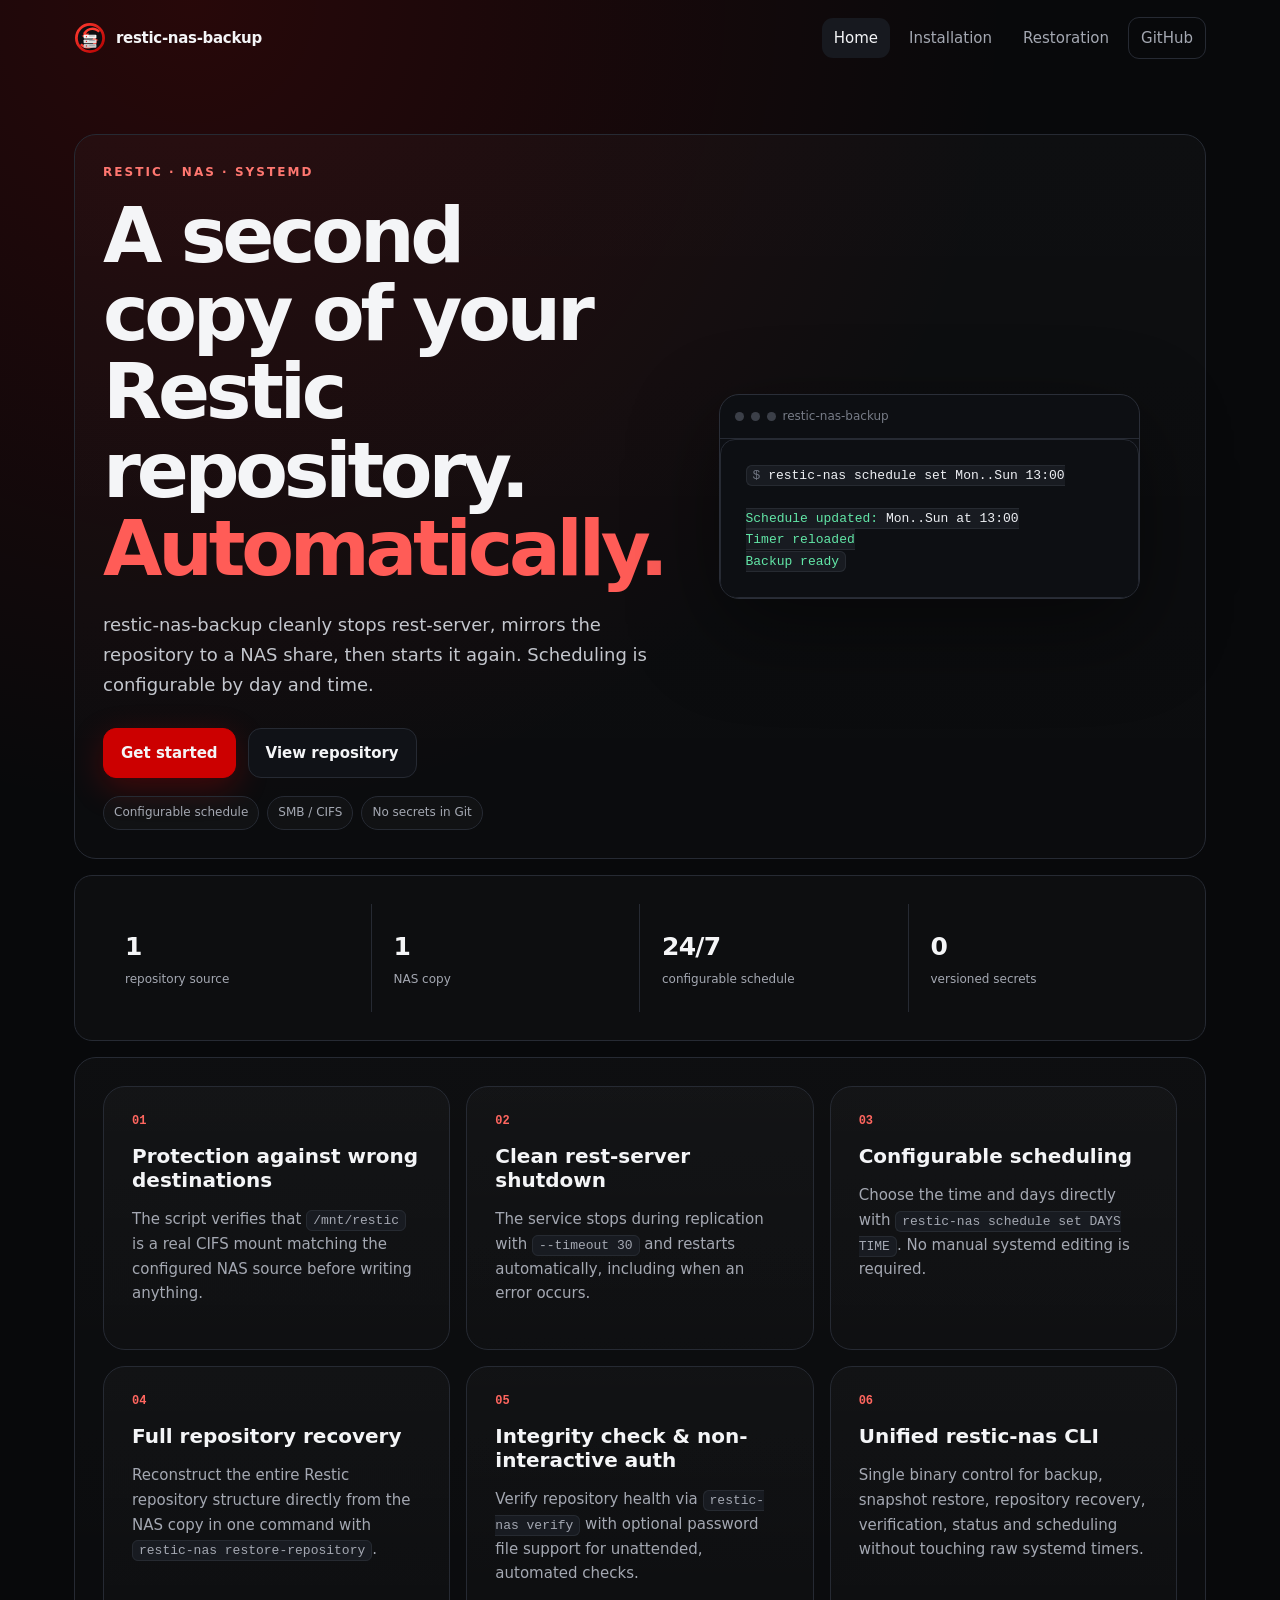
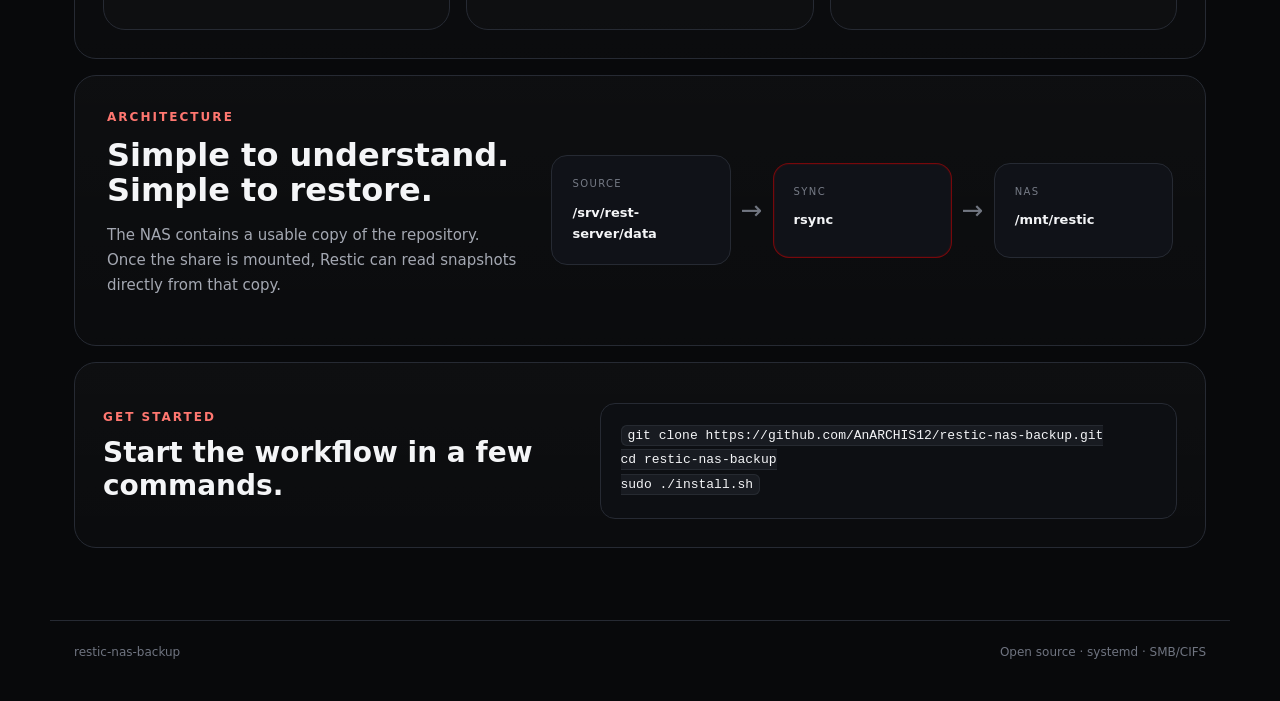
==== commit 4daa51c5: "docs: update presentation pages and prepare v0.2.0 release" ====
--- a/docs/index.html
+++ b/docs/index.html
@@ -2,6 +2,6 @@
 
 <span class="ok">Schedule updated:</span> Mon..Sun at 13:00
 <span class="ok">Timer reloaded</span>
-<span class="ok">Backup ready</span></code></pre></div></section><section class="stats"><article><strong>1</strong><span>repository source</span></article><article><strong>1</strong><span>NAS copy</span></article><article><strong>24/7</strong><span>configurable schedule</span></article><article><strong>0</strong><span>versioned secrets</span></article></section><section class="grid"><article class="card"><div class="icon">01</div><h2>Protection against wrong destinations</h2><p>The script verifies that <code>/mnt/restic</code> is a real CIFS mount matching the configured NAS source before writing anything.</p></article><article class="card"><div class="icon">02</div><h2>Clean rest-server shutdown</h2><p>The service stops during replication and restarts automatically, including when an error occurs.</p></article><article class="card"><div class="icon">03</div><h2>Configurable scheduling</h2><p>Choose the time and days directly with <code>restic-nas schedule set DAYS TIME</code>. No manual systemd editing is required.</p></article></section><section class="flow"><div><div class="eyebrow">ARCHITECTURE</div><h2>Simple to understand. Simple to restore.</h2><p>The NAS contains a usable copy of the repository. Once the share is mounted, Restic can read snapshots directly from that copy.</p></div><div class="diagram"><div class="node"><small>SOURCE</small><b>/srv/rest-server/data</b></div><div class="arrow">→</div><div class="node accent"><small>SYNC</small><b>rsync</b></div><div class="arrow">→</div><div class="node"><small>NAS</small><b>/mnt/restic</b></div></div></section><section class="cta"><div><div class="eyebrow">GET STARTED</div><h2>Start the workflow in a few commands.</h2></div><pre><code>git clone https://github.com/AnARCHIS12/restic-nas-backup.git
+<span class="ok">Backup ready</span></code></pre></div></section><section class="stats"><article><strong>1</strong><span>repository source</span></article><article><strong>1</strong><span>NAS copy</span></article><article><strong>24/7</strong><span>configurable schedule</span></article><article><strong>0</strong><span>versioned secrets</span></article></section><section class="grid"><article class="card"><div class="icon">01</div><h2>Protection against wrong destinations</h2><p>The script verifies that <code>/mnt/restic</code> is a real CIFS mount matching the configured NAS source before writing anything.</p></article><article class="card"><div class="icon">02</div><h2>Clean rest-server shutdown</h2><p>The service stops during replication with <code>--timeout 30</code> and restarts automatically, including when an error occurs.</p></article><article class="card"><div class="icon">03</div><h2>Configurable scheduling</h2><p>Choose the time and days directly with <code>restic-nas schedule set DAYS TIME</code>. No manual systemd editing is required.</p></article><article class="card"><div class="icon">04</div><h2>Full repository recovery</h2><p>Reconstruct the entire Restic repository structure directly from the NAS copy in one command with <code>restic-nas restore-repository</code>.</p></article><article class="card"><div class="icon">05</div><h2>Integrity check & non-interactive auth</h2><p>Verify repository health via <code>restic-nas verify</code> with optional password file support for unattended, automated checks.</p></article><article class="card"><div class="icon">06</div><h2>Unified restic-nas CLI</h2><p>Single binary control for backup, snapshot restore, repository recovery, verification, status and scheduling without touching raw systemd timers.</p></article></section><section class="flow"><div><div class="eyebrow">ARCHITECTURE</div><h2>Simple to understand. Simple to restore.</h2><p>The NAS contains a usable copy of the repository. Once the share is mounted, Restic can read snapshots directly from that copy.</p></div><div class="diagram"><div class="node"><small>SOURCE</small><b>/srv/rest-server/data</b></div><div class="arrow">→</div><div class="node accent"><small>SYNC</small><b>rsync</b></div><div class="arrow">→</div><div class="node"><small>NAS</small><b>/mnt/restic</b></div></div></section><section class="cta"><div><div class="eyebrow">GET STARTED</div><h2>Start the workflow in a few commands.</h2></div><pre><code>git clone https://github.com/AnARCHIS12/restic-nas-backup.git
 cd restic-nas-backup
 sudo ./install.sh</code></pre></section></main><footer><span>restic-nas-backup</span><span>Open source · systemd · SMB/CIFS</span></footer></body></html>
